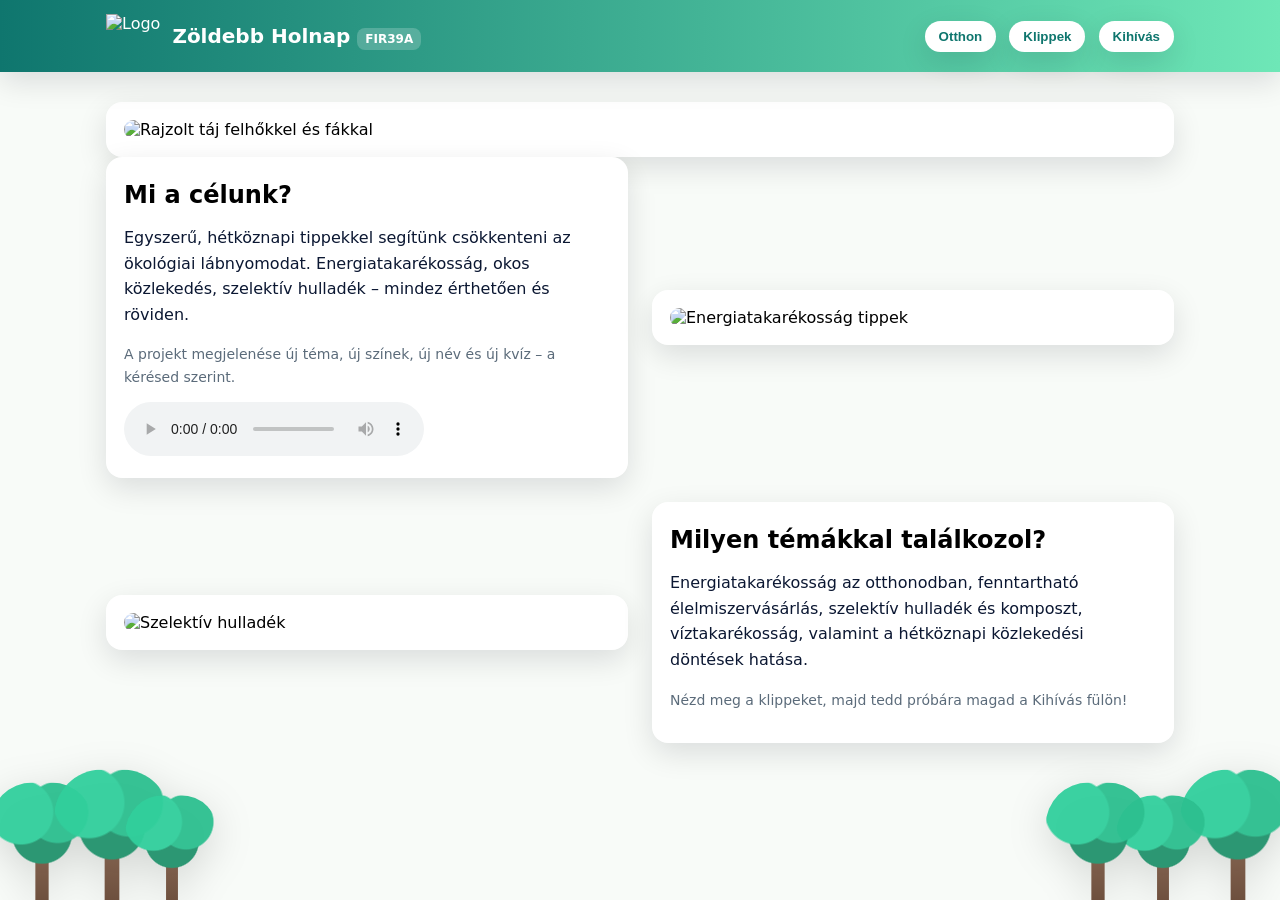
==== index.html @ bc2c3e6f "Add files via upload" ====
<!DOCTYPE html>
<html lang="hu">
<head>
  <meta charset="UTF-8">
  <meta name="viewport" content="width=device-width, initial-scale=1.0">
  <meta name="generator-id" content="FIR39A">
  <title>Otthon – Zöldebb Holnap</title>
  <link rel="stylesheet" href="index.css">
</head>
<body>

<!-- Háttér dekor (mozgó fák) -->
<div class="bg-decor left">
  <div class="tree t1" style="left:20px;">
    <div class="trunk"></div><div class="crown"></div>
  </div>
  <div class="tree t2" style="left:90px;">
    <div class="trunk"></div><div class="crown"></div>
  </div>
  <div class="tree t3" style="left:150px;">
    <div class="trunk"></div><div class="crown"></div>
  </div>
</div>

<div class="bg-decor right">
  <div class="tree t2" style="right:20px;">
    <div class="trunk"></div><div class="crown"></div>
  </div>
  <div class="tree t3" style="right:95px;">
    <div class="trunk"></div><div class="crown"></div>
  </div>
  <div class="tree t1" style="right:160px;">
    <div class="trunk"></div><div class="crown"></div>
  </div>
</div>
<!-- /Háttér dekor -->

<header>
  <div class="nav">
    <div class="logo">
      <img src="images/hero.svg" alt="Logo">
      <h1>Zöldebb Holnap <span class="badge">FIR39A</span></h1>
    </div>
    <nav>
      <a href="index.html"><button class="btn">Otthon</button></a>
      <a href="videos.html"><button class="btn">Klippek</button></a>
      <a href="quiz.html"><button class="btn">Kihívás</button></a>
    </nav>
  </div>
</header>

<main class="container">
  <div class="card">
    <img src="images/landscape.svg" alt="Rajzolt táj felhőkkel és fákkal">
  </div>
  <div class="grid">
    <div class="card">
      <h2>Mi a célunk?</h2>
      <p>Egyszerű, hétköznapi tippekkel segítünk csökkenteni az ökológiai lábnyomodat. Energiatakarékosság,
      okos közlekedés, szelektív hulladék – mindez érthetően és röviden.</p>
      <p class="small">A projekt megjelenése új téma, új színek, új név és új kvíz – a kérésed szerint.</p>
      <audio id="natureAudio" src="music/nature.wav" controls></audio>
    </div>
    <div class="card">
      <img src="images/energy.svg" alt="Energiatakarékosság tippek">
    </div>

    <div class="card">
      <img src="images/waste.svg" alt="Szelektív hulladék">
    </div>
    <div class="card">
      <h2>Milyen témákkal találkozol?</h2>
      <p>Energiatakarékosság az otthonodban, fenntartható élelmiszervásárlás, szelektív hulladék és komposzt,
      víztakarékosság, valamint a hétköznapi közlekedési döntések hatása.</p>
      <p class="small">Nézd meg a klippeket, majd tedd próbára magad a Kihívás fülön!</p>
    </div>
  </div>
</main>
<script src="index.js"></script>
</body>
</html>
---- index.css ----
*{box-sizing:border-box}
:root{
  --bg:#f8fbf8;
  --card:#ffffff;
  --accent1:#0f766e;
  --accent2:#2dd4bf;
  --text:#0b1732;
  --muted:#5b6b7a;
  --shadow:0 10px 30px rgba(2,6,23,.12);
}
html,body{margin:0;padding:0;font-family:Inter,system-ui,Segoe UI,Roboto,Arial,sans-serif;background:var(--bg)}
header{background:linear-gradient(90deg,var(--accent1),#6ee7b7);color:#fff;position:sticky;top:0;z-index:10;box-shadow:var(--shadow)}
.nav{max-width:1100px;margin:0 auto;display:flex;align-items:center;justify-content:space-between;padding:14px 16px}
.logo{display:flex;align-items:center;gap:12px}
.logo img{height:44px}
.logo h1{font-size:20px;margin:0}
.badge{font-size:12px;background:rgba(255,255,255,.2);padding:4px 8px;border-radius:8px}
nav .btn{appearance:none;border:none;border-radius:20px;padding:8px 14px;background:#fff;color:var(--accent1);font-weight:700;margin-left:8px;cursor:pointer;box-shadow:var(--shadow);transition:transform .05s ease}
nav .btn:active{transform:scale(0.98)}
.container{max-width:1100px;margin:30px auto;padding:0 16px;position:relative;z-index:1}
.grid{display:grid;grid-template-columns:1fr 1fr;gap:24px;align-items:center}
.card{background:var(--card);border-radius:16px;padding:18px;box-shadow:var(--shadow)}
.card img{max-width:100%;border-radius:12px;display:block}
h2{margin:6px 0 10px 0}
p{color:var(--text);line-height:1.6}
.small{color:var(--muted);font-size:14px}

/* Kvíz */
.quiz-wrap{display:flex;justify-content:center}
.quiz{width:600px;max-width:100%;display:flex;flex-direction:column;gap:14px}
.q{background:#fff;border-radius:14px;padding:14px;box-shadow:var(--shadow)}
.q h4{margin:6px 0 10px 0}
.actions{display:flex;justify-content:center;margin-top:10px}
.primary{background:var(--accent1);color:#fff;border:none;border-radius:16px;padding:10px 18px;cursor:pointer;box-shadow:var(--shadow)}
.center{text-align:center}
.badge-id{font-weight:700;background:#fff;color:var(--accent1);padding:2px 8px;border-radius:10px;margin-left:8px}

@media (max-width:900px){ .grid{grid-template-columns:1fr;} }

/* Konfetti + szomorú modal (kvízhez) */
.confetti{position:fixed;top:-10px;width:10px;height:14px;opacity:.9;border-radius:2px;animation:fall linear forwards}
@keyframes fall{to{transform:translate3d(var(--x,0),110vh,0) rotate(720deg);opacity:1}}
.overlay{position:fixed;inset:0;background:rgba(0,0,0,.5);display:flex;align-items:center;justify-content:center;z-index:50}
.modal{background:#fff;border-radius:16px;box-shadow:var(--shadow);padding:24px;text-align:center;max-width:360px}
.modal .face{font-size:64px;margin-bottom:8px}
.close-btn{margin-top:10px}

/* === Mozgó háttérfák (bal/jobb oldal) === */
.bg-decor{
  position:fixed;
  bottom:-4px;
  width:260px;
  height:45vh;
  pointer-events:none;   /* ne legyen kattintható */
  z-index:0;             /* a tartalom alatt marad */
  filter: drop-shadow(0 10px 20px rgba(0,0,0,.15));
}
.bg-decor.left{left:-20px}
.bg-decor.right{right:-20px}

.tree{
  position:absolute;
  bottom:0;
  width:84px; height:150px;
  transform-origin:50% 100%;
  animation: sway 6s ease-in-out infinite, bob 8s ease-in-out infinite alternate;
  opacity:.95;
}
.tree .trunk{
  position:absolute; bottom:0; left:50%; transform:translateX(-50%);
  width:14px; height:50px; border-radius:4px;
  background:linear-gradient(#7b5a46,#654532);
}
.tree .crown{
  position:absolute; bottom:38px; left:50%; transform:translateX(-50%);
  width:110px; height:90px; border-radius:70px;
  background:
    radial-gradient(circle at 30% 35%, #2bd19b 0 34%, transparent 36%),
    radial-gradient(circle at 65% 35%, #26c18e 0 34%, transparent 36%),
    radial-gradient(circle at 50% 60%, #1e946c 0 40%, transparent 42%);
  filter:saturate(0.95);
}

/* különböző méretek/ütemezések */
.t1{ transform:translateY(0) scale(0.95); animation-duration: 7s, 9s; }
.t2{ transform:translateY(0) scale(1.05); animation-duration: 6.5s, 8s; }
.t3{ transform:translateY(0) scale(0.85); animation-duration: 7.5s, 10s; }

@keyframes sway{
  0%,100%{ transform: translateY(0) rotate(-2.2deg) }
  50%    { transform: translateY(0) rotate( 2.2deg) }
}
@keyframes bob{
  0%  { transform: translateY(-2px) }
  100%{ transform: translateY(2px) }
}
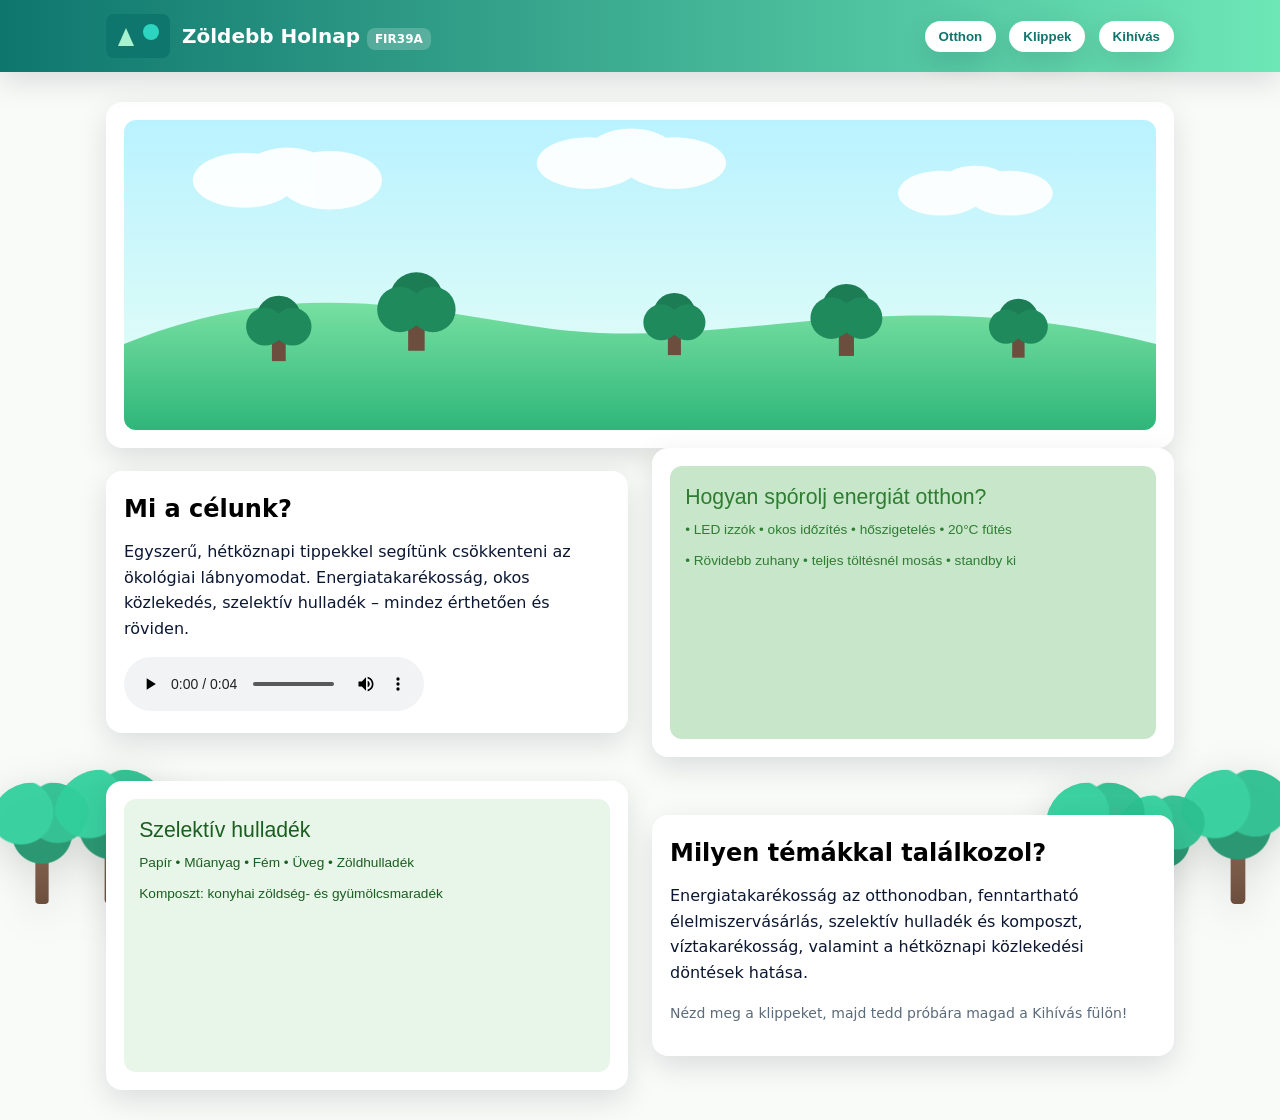
==== commit 36ca4d24: "index.html" ====
--- a/index.html
+++ b/index.html
@@ -58,7 +58,6 @@
       <h2>Mi a célunk?</h2>
       <p>Egyszerű, hétköznapi tippekkel segítünk csökkenteni az ökológiai lábnyomodat. Energiatakarékosság,
       okos közlekedés, szelektív hulladék – mindez érthetően és röviden.</p>
-      <p class="small">A projekt megjelenése új téma, új színek, új név és új kvíz – a kérésed szerint.</p>
       <audio id="natureAudio" src="music/nature.wav" controls></audio>
     </div>
     <div class="card">
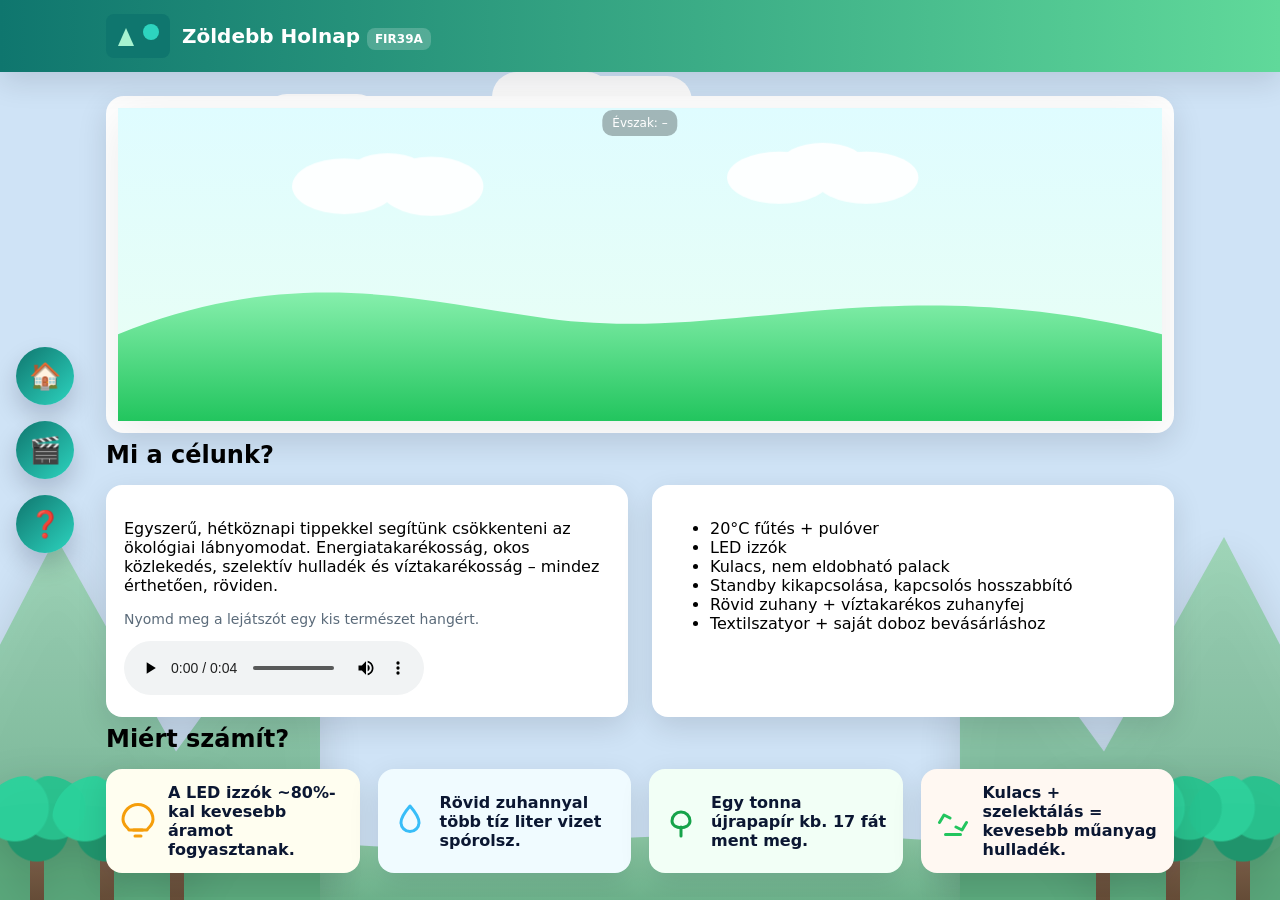
==== commit 2a1c5b9e: "index.html" ====
--- a/index.html
+++ b/index.html
@@ -1,39 +1,73 @@
+
 <!DOCTYPE html>
 <html lang="hu">
 <head>
+<!-- BAL OLDALI IKONOS MENÜ -->
+<aside class="side-nav">
+
+  <a href="index.html"  class="nav-btn" title="Otthon">🏠<span>Otthon</span></a>
+  <a href="videos.html" class="nav-btn" title="Klippek">🎬<span>Klippek</span></a>
+  <a href="quiz.html"   class="nav-btn" title="Kihívás">❓<span>Kihívás</span></a>
+</aside>
   <meta charset="UTF-8">
   <meta name="viewport" content="width=device-width, initial-scale=1.0">
-  <meta name="generator-id" content="FIR39A">
   <title>Otthon – Zöldebb Holnap</title>
   <link rel="stylesheet" href="index.css">
 </head>
 <body>
-
-<!-- Háttér dekor (mozgó fák) -->
-<div class="bg-decor left">
-  <div class="tree t1" style="left:20px;">
-    <div class="trunk"></div><div class="crown"></div>
-  </div>
-  <div class="tree t2" style="left:90px;">
-    <div class="trunk"></div><div class="crown"></div>
-  </div>
-  <div class="tree t3" style="left:150px;">
-    <div class="trunk"></div><div class="crown"></div>
-  </div>
+<div class="mountain-band">
+<svg viewBox="0 0 1200 300" xmlns="http://www.w3.org/2000/svg" preserveAspectRatio="none">
+  <defs>
+    <linearGradient id="bandG" x1="0" x2="0" y1="0" y2="1">
+      <stop offset="0%" style="stop-color:var(--mntLight)"/>
+      <stop offset="100%" style="stop-color:var(--mntDark)"/>
+    </linearGradient>
+  </defs>
+  <path d="M0 220 C 150 180, 300 250, 480 230 S 820 210, 1000 240 S 1200 230, 1200 230 L 1200 320 L 0 320 Z" fill="url(#bandG)" opacity=".95"/>
+</svg>
+</div>
+<div class="mountains left">
+<svg viewBox="0 0 300 300" xmlns="http://www.w3.org/2000/svg" preserveAspectRatio="none">
+  <defs>
+    <linearGradient id="mntG1" x1="0" x2="0" y1="0" y2="1">
+      <stop offset="0%" style="stop-color:var(--mntLight)"/>
+      <stop offset="100%" style="stop-color:var(--mntDark)"/>
+    </linearGradient>
+  </defs>
+  <path d="M-20 220 L80 80 L180 210 L260 130 L340 230 L340 320 L-20 320 Z" fill="url(#mntG1)" opacity=".8"/>
+  <path d="M-20 260 C60 220, 140 260, 240 240 S340 270, 340 320 L-20 320 Z" fill="var(--mntDark)" opacity=".92"/>
+</svg>
+</div>
+<div class="mountains right">
+<svg viewBox="0 0 300 300" xmlns="http://www.w3.org/2000/svg" preserveAspectRatio="none">
+  <defs>
+    <linearGradient id="mntG1" x1="0" x2="0" y1="0" y2="1">
+      <stop offset="0%" style="stop-color:var(--mntLight)"/>
+      <stop offset="100%" style="stop-color:var(--mntDark)"/>
+    </linearGradient>
+  </defs>
+  <path d="M-20 220 L80 80 L180 210 L260 130 L340 230 L340 320 L-20 320 Z" fill="url(#mntG1)" opacity=".8"/>
+  <path d="M-20 260 C60 220, 140 260, 240 240 S340 270, 340 320 L-20 320 Z" fill="var(--mntDark)" opacity=".92"/>
+</svg>
 </div>
 
+
+
+
+
+<div class="clouds">
+  <div class="cloud c1"></div><div class="cloud c2"></div><div class="cloud c3"></div>
+</div>
+<div class="bg-decor left">
+  <div class="tree" style="left:15px;"><div class="trunk"></div><div class="crown"></div></div>
+  <div class="tree" style="left:85px;"><div class="trunk"></div><div class="crown"></div></div>
+  <div class="tree" style="left:155px;"><div class="trunk"></div><div class="crown"></div></div>
+</div>
 <div class="bg-decor right">
-  <div class="tree t2" style="right:20px;">
-    <div class="trunk"></div><div class="crown"></div>
-  </div>
-  <div class="tree t3" style="right:95px;">
-    <div class="trunk"></div><div class="crown"></div>
-  </div>
-  <div class="tree t1" style="right:160px;">
-    <div class="trunk"></div><div class="crown"></div>
-  </div>
+  <div class="tree" style="right:15px;"><div class="trunk"></div><div class="crown"></div></div>
+  <div class="tree" style="right:85px;"><div class="trunk"></div><div class="crown"></div></div>
+  <div class="tree" style="right:155px;"><div class="trunk"></div><div class="crown"></div></div>
 </div>
-<!-- /Háttér dekor -->
 
 <header>
   <div class="nav">
@@ -50,31 +84,53 @@
 </header>
 
 <main class="container">
-  <div class="card">
-    <img src="images/landscape.svg" alt="Rajzolt táj felhőkkel és fákkal">
+  <div class="card hero" style="position:relative">
+    <div id="seasonBadge">Évszak: –</div>
+    <svg viewBox="0 0 1200 360" xmlns="http://www.w3.org/2000/svg">
+      <defs>
+        <linearGradient id="sky" x1="0" x2="0" y1="0" y2="1"><stop offset="0%" style="stop-color:var(--skyTop)"/><stop offset="100%" style="stop-color:var(--skyBottom)"/></linearGradient>
+        <linearGradient id="hill" x1="0" x2="0" y1="0" y2="1"><stop offset="0%" style="stop-color:var(--hillTop)"/><stop offset="100%" style="stop-color:var(--hillBottom)"/></linearGradient>
+      </defs>
+      <rect width="1200" height="360" fill="url(#sky)"/>
+      <g fill="#ffffff" opacity="0.92">
+        <g transform="translate(260,90)"><ellipse cx="0" cy="0" rx="60" ry="32"/><ellipse cx="50" cy="-10" rx="50" ry="28"/><ellipse cx="100" cy="0" rx="60" ry="34"/></g>
+        <g transform="translate(760,80)"><ellipse cx="0" cy="0" rx="60" ry="30"/><ellipse cx="50" cy="-14" rx="50" ry="26"/><ellipse cx="100" cy="0" rx="60" ry="30"/></g>
+      </g>
+      <path d="M0,260 C200,180 340,220 480,240 C700,275 880,180 1200,260 L1200,360 L0,360 Z" fill="url(#hill)"/>
+    </svg>
   </div>
+
+  <h2 class="section-title">Mi a célunk?</h2>
+  
   <div class="grid">
     <div class="card">
-      <h2>Mi a célunk?</h2>
       <p>Egyszerű, hétköznapi tippekkel segítünk csökkenteni az ökológiai lábnyomodat. Energiatakarékosság,
-      okos közlekedés, szelektív hulladék – mindez érthetően és röviden.</p>
-      <audio id="natureAudio" src="music/nature.wav" controls></audio>
+      okos közlekedés, szelektív hulladék és víztakarékosság – mindez érthetően, röviden.</p>
+      <p class="small">Nyomd meg a lejátszót egy kis természet hangért.</p>
+      <audio src="music/nature.wav" controls preload="auto"></audio>
     </div>
     <div class="card">
-      <img src="images/energy.svg" alt="Energiatakarékosság tippek">
-    </div>
+      <ul>
+  <li>20°C fűtés + pulóver</li>
+  <li>LED izzók</li>
+  <li>Kulacs, nem eldobható palack</li>
+  <li>Standby kikapcsolása, kapcsolós hosszabbító</li>
+  <li>Rövid zuhany + víztakarékos zuhanyfej</li>
+  <li>Textilszatyor + saját doboz bevásárláshoz</li>
+</ul>
 
-    <div class="card">
-      <img src="images/waste.svg" alt="Szelektív hulladék">
-    </div>
-    <div class="card">
-      <h2>Milyen témákkal találkozol?</h2>
-      <p>Energiatakarékosság az otthonodban, fenntartható élelmiszervásárlás, szelektív hulladék és komposzt,
-      víztakarékosság, valamint a hétköznapi közlekedési döntések hatása.</p>
-      <p class="small">Nézd meg a klippeket, majd tedd próbára magad a Kihívás fülön!</p>
     </div>
   </div>
+
+  <h2 class="section-title">Miért számít?</h2>
+  <div class="info-grid">
+    <div class="info energy"><svg viewBox="0 0 24 24" fill="none" stroke="#f59e0b" stroke-width="2" stroke-linecap="round" stroke-linejoin="round"><path d="M9 18h6M10 22h4"/><path d="M2 11a10 10 0 1 1 20 0c0 4-3 5-4 7H6c-1-2-4-3-4-7z"/></svg><div class="txt">A LED izzók ~80%-kal kevesebb áramot fogyasztanak.</div></div>
+    <div class="info water"><svg viewBox="0 0 24 24" fill="none" stroke="#38bdf8" stroke-width="2" stroke-linecap="round" stroke-linejoin="round"><path d="M12 2s6 7 6 11a6 6 0 1 1-12 0c0-4 6-11 6-11z"/></svg><div class="txt">Rövid zuhannyal több tíz liter vizet spórolsz.</div></div>
+    <div class="info trees"><svg viewBox="0 0 24 24" fill="none" stroke="#16a34a" stroke-width="2" stroke-linecap="round" stroke-linejoin="round"><path d="M12 22v-6"/><path d="M6 12a6 6 0 1 1 12 0c0 6-12 6-12 0z"/></svg><div class="txt">Egy tonna újrapapír kb. 17 fát ment meg.</div></div>
+    <div class="info waste"><svg viewBox="0 0 24 24" fill="none" stroke="#22c55e" stroke-width="2" stroke-linecap="round" stroke-linejoin="round"><path d="M3 13l3-5 4 2M21 13l-3 5-4-2M7 21h10"/></svg><div class="txt">Kulacs + szelektálás = kevesebb műanyag hulladék.</div></div>
+  </div>
 </main>
+
 <script src="index.js"></script>
 </body>
 </html>
--- a/index.css
+++ b/index.css
@@ -1,96 +1,252 @@
 *{box-sizing:border-box}
 :root{
-  --bg:#f8fbf8;
-  --card:#ffffff;
-  --accent1:#0f766e;
-  --accent2:#2dd4bf;
-  --text:#0b1732;
-  --muted:#5b6b7a;
-  --shadow:0 10px 30px rgba(2,6,23,.12);
-}
-html,body{margin:0;padding:0;font-family:Inter,system-ui,Segoe UI,Roboto,Arial,sans-serif;background:var(--bg)}
-header{background:linear-gradient(90deg,var(--accent1),#6ee7b7);color:#fff;position:sticky;top:0;z-index:10;box-shadow:var(--shadow)}
+  --bg:#cfe3f6; --card:#ffffff; --accent1:#0f766e; --accent2:#2dd4bf;
+  --text:#0b1732; --muted:#5b6b7a; --shadow:0 10px 30px rgba(2,6,23,.12);
+}
+html,body{margin:0;padding:0;font-family:Inter,system-ui,Segoe UI,Roboto,Arial,sans-serif;background:var(--bg);overflow-x:hidden}
+header{background:linear-gradient(90deg,#0f766e,#60d99a);color:#fff;position:sticky;top:0;z-index:20;box-shadow:var(--shadow)}
 .nav{max-width:1100px;margin:0 auto;display:flex;align-items:center;justify-content:space-between;padding:14px 16px}
 .logo{display:flex;align-items:center;gap:12px}
 .logo img{height:44px}
 .logo h1{font-size:20px;margin:0}
 .badge{font-size:12px;background:rgba(255,255,255,.2);padding:4px 8px;border-radius:8px}
-nav .btn{appearance:none;border:none;border-radius:20px;padding:8px 14px;background:#fff;color:var(--accent1);font-weight:700;margin-left:8px;cursor:pointer;box-shadow:var(--shadow);transition:transform .05s ease}
-nav .btn:active{transform:scale(0.98)}
-.container{max-width:1100px;margin:30px auto;padding:0 16px;position:relative;z-index:1}
-.grid{display:grid;grid-template-columns:1fr 1fr;gap:24px;align-items:center}
-.card{background:var(--card);border-radius:16px;padding:18px;box-shadow:var(--shadow)}
-.card img{max-width:100%;border-radius:12px;display:block}
-h2{margin:6px 0 10px 0}
-p{color:var(--text);line-height:1.6}
+nav .btn{appearance:none;border:none;border-radius:20px;padding:8px 14px;background:#fff;color:#0f766e;font-weight:700;margin-left:8px;cursor:pointer;box-shadow:var(--shadow)}
+nav .btn:hover{transform:translateY(-1px)}
+.container{max-width:1100px;margin:24px auto;padding:0 16px;position:relative;z-index:1}
+.grid{display:grid;grid-template-columns:1fr 1fr;gap:24px;align-items:stretch}
+.card{background:var(--card);border-radius:16px;padding:18px;box-shadow:var(--shadow);position:relative;overflow:hidden}
+.card img{max-width:100%;display:block}
+.section-title{margin:8px 0 16px 0;font-weight:800}
 .small{color:var(--muted);font-size:14px}
 
-/* Kvíz */
-.quiz-wrap{display:flex;justify-content:center}
-.quiz{width:600px;max-width:100%;display:flex;flex-direction:column;gap:14px}
-.q{background:#fff;border-radius:14px;padding:14px;box-shadow:var(--shadow)}
-.q h4{margin:6px 0 10px 0}
-.actions{display:flex;justify-content:center;margin-top:10px}
-.primary{background:var(--accent1);color:#fff;border:none;border-radius:16px;padding:10px 18px;cursor:pointer;box-shadow:var(--shadow)}
-.center{text-align:center}
-.badge-id{font-weight:700;background:#fff;color:var(--accent1);padding:2px 8px;border-radius:10px;margin-left:8px}
-
-@media (max-width:900px){ .grid{grid-template-columns:1fr;} }
-
-/* Konfetti + szomorú modal (kvízhez) */
-.confetti{position:fixed;top:-10px;width:10px;height:14px;opacity:.9;border-radius:2px;animation:fall linear forwards}
-@keyframes fall{to{transform:translate3d(var(--x,0),110vh,0) rotate(720deg);opacity:1}}
-.overlay{position:fixed;inset:0;background:rgba(0,0,0,.5);display:flex;align-items:center;justify-content:center;z-index:50}
-.modal{background:#fff;border-radius:16px;box-shadow:var(--shadow);padding:24px;text-align:center;max-width:360px}
-.modal .face{font-size:64px;margin-bottom:8px}
-.close-btn{margin-top:10px}
-
-/* === Mozgó háttérfák (bal/jobb oldal) === */
-.bg-decor{
-  position:fixed;
-  bottom:-4px;
-  width:260px;
-  height:45vh;
-  pointer-events:none;   /* ne legyen kattintható */
-  z-index:0;             /* a tartalom alatt marad */
-  filter: drop-shadow(0 10px 20px rgba(0,0,0,.15));
-}
-.bg-decor.left{left:-20px}
-.bg-decor.right{right:-20px}
-
-.tree{
-  position:absolute;
-  bottom:0;
-  width:84px; height:150px;
-  transform-origin:50% 100%;
-  animation: sway 6s ease-in-out infinite, bob 8s ease-in-out infinite alternate;
-  opacity:.95;
-}
-.tree .trunk{
-  position:absolute; bottom:0; left:50%; transform:translateX(-50%);
-  width:14px; height:50px; border-radius:4px;
-  background:linear-gradient(#7b5a46,#654532);
-}
+/* Clouds under header */
+.clouds{position:fixed;top:72px;left:0;width:100vw;height:120px;pointer-events:none;z-index:0}
+.cloud{position:absolute;top:14px;left:40vw;width:160px;height:60px;background:#fff;border-radius:30px;box-shadow:0 10px 20px rgba(0,0,0,.08) inset;animation:drift 38s linear infinite}
+.cloud::before,.cloud::after{content:"";position:absolute;background:inherit;border-radius:inherit;filter:brightness(1.03)}
+.cloud::before{width:120px;height:50px;left:-20px;top:-14px}
+.cloud::after{width:120px;height:50px;right:-20px;top:-10px}
+.cloud.c2{top:36px;left:22vw;width:120px;height:48px;animation-duration:30s}
+.cloud.c3{top:56px;left:64vw;width:200px;height:70px;animation-duration:46s}
+@keyframes drift{0%{transform:translateX(0)}100%{transform:translateX(120vw)}}
+
+/* Landscape hero */
+.hero{background:#fff;border-radius:18px;box-shadow:var(--shadow);padding:12px}
+.hero svg{width:100%;height:auto;display:block;filter:drop-shadow(0 10px 24px rgba(0,0,0,.08))}
+#seasonBadge{position:absolute;top:14px;left:50%;transform:translateX(-50%);background:rgba(0,0,0,.28);color:#fff;padding:6px 10px;border-radius:10px;font-size:12px;z-index:3}
+
+/* Info cards */
+.info-grid{display:grid;grid-template-columns:repeat(auto-fit,minmax(220px,1fr));gap:18px}
+.info{display:flex;align-items:center;gap:12px;padding:14px;border-radius:16px;background:#f8fffe;box-shadow:var(--shadow);transition:transform .15s ease, box-shadow .15s ease}
+.info:hover{transform:translateY(-3px);box-shadow:0 16px 34px rgba(0,0,0,.16)}
+.info svg{width:36px;height:36px;flex:0 0 auto}
+.info .txt{font-weight:600;color:#0b1732}
+.info.energy{background:#fffef0}
+.info.water{background:#f0fbff}
+.info.trees{background:#f2fff6}
+.info.waste{background:#fff8f2}
+
+/* background forest */
+.bg-decor{position:fixed;bottom:-4px;width:320px;height:45vh;pointer-events:none;z-index:0;filter:drop-shadow(0 10px 20px rgba(0,0,0,.15))}
+.bg-decor.left{left:-20px}.bg-decor.right{right:-20px}
+.tree{position:absolute;bottom:0;width:84px;height:150px;transform-origin:50% 100%;animation:sway 6s ease-in-out infinite,bob 8s ease-in-out infinite alternate;opacity:.95}
+.tree .trunk{position:absolute;bottom:0;left:50%;transform:translateX(-50%);width:14px;height:50px;border-radius:4px;background:linear-gradient(#7b5a46,#654532)}
+.tree .crown{position:absolute;bottom:38px;left:50%;transform:translateX(-50%);width:110px;height:90px;border-radius:70px;background:
+  radial-gradient(circle at 30% 35%, #2bd19b 0 34%, transparent 36%),
+  radial-gradient(circle at 65% 35%, #26c18e 0 34%, transparent 36%),
+  radial-gradient(circle at 50% 60%, #1e946c 0 40%, transparent 42%)}
+@keyframes sway{0%,100%{transform:translateY(0) rotate(-2.2deg)}50%{transform:translateY(0) rotate(2.2deg)}}
+@keyframes bob{0%{transform:translateY(-2px)}100%{transform:translateY(2px)}}
+
+/* Videos page tweaks */
+body.videos{--bg:#b9defe}
+/* Quiz side bins */
+.bin-stack{position:fixed;top:130px;bottom:20px;width:100px;display:flex;flex-direction:column;align-items:center;gap:18px;pointer-events:none;z-index:0}
+.bin-stack.left{left:12px}.bin-stack.right{right:12px}
+.bin{width:72px;height:104px;border-radius:10px;display:flex;align-items:center;justify-content:center;color:#fff;font-weight:800;letter-spacing:.4px;box-shadow:0 10px 20px rgba(0,0,0,.2)}
+.bin.paper{background:#1E3A8A}.bin.plastic{background:#CA8A04}.bin.glass{background:#166534}
+
+/* Seasonal themes via CSS variables */
+:root{
+  --skyTop:#dffcff; --skyBottom:#eafff3;
+  --hillTop:#86efac; --hillBottom:#22c55e;
+  --leaf1:#2bd19b; --leaf2:#26c18e; --leaf3:#1e946c;
+}
+
+body[data-season="spring"]{
+  --bg:#cfe9ff;
+  --skyTop:#e6faff; --skyBottom:#eafff3;
+  --hillTop:#9ef2b7; --hillBottom:#22c55e;
+  --leaf1:#34d399; --leaf2:#22c55e; --leaf3:#16a34a;
+}
+body[data-season="summer"]{
+  --bg:#c7e6ff;
+  --skyTop:#cfe9ff; --skyBottom:#e6fff8;
+  --hillTop:#22c55e; --hillBottom:#16a34a;
+  --leaf1:#16a34a; --leaf2:#0ea5a0; --leaf3:#0f766e;
+}
+body[data-season="autumn"]{
+  --bg:#ffe8c7;
+  --skyTop:#fff1d6; --skyBottom:#ffe6cc;
+  --hillTop:#facc15; --hillBottom:#a3a01f;
+  --leaf1:#f59e0b; --leaf2:#d97706; --leaf3:#92400e;
+}
+body[data-season="winter"]{
+  --bg:#e6f6ff;
+  --skyTop:#eefaff; --skyBottom:#f9feff;
+  --hillTop:#cddff7; --hillBottom:#9ec5ff;
+  --leaf1:#9ca3af; --leaf2:#94a3b8; --leaf3:#64748b;
+}
+
+/* Tree crown colors driven by variables */
 .tree .crown{
-  position:absolute; bottom:38px; left:50%; transform:translateX(-50%);
-  width:110px; height:90px; border-radius:70px;
   background:
-    radial-gradient(circle at 30% 35%, #2bd19b 0 34%, transparent 36%),
-    radial-gradient(circle at 65% 35%, #26c18e 0 34%, transparent 36%),
-    radial-gradient(circle at 50% 60%, #1e946c 0 40%, transparent 42%);
-  filter:saturate(0.95);
-}
-
-/* különböző méretek/ütemezések */
-.t1{ transform:translateY(0) scale(0.95); animation-duration: 7s, 9s; }
-.t2{ transform:translateY(0) scale(1.05); animation-duration: 6.5s, 8s; }
-.t3{ transform:translateY(0) scale(0.85); animation-duration: 7.5s, 10s; }
-
-@keyframes sway{
-  0%,100%{ transform: translateY(0) rotate(-2.2deg) }
-  50%    { transform: translateY(0) rotate( 2.2deg) }
-}
-@keyframes bob{
-  0%  { transform: translateY(-2px) }
-  100%{ transform: translateY(2px) }
-}
+    radial-gradient(circle at 30% 35%, var(--leaf1) 0 34%, transparent 36%),
+    radial-gradient(circle at 65% 35%, var(--leaf2) 0 34%, transparent 36%),
+    radial-gradient(circle at 50% 60%, var(--leaf3) 0 40%, transparent 42%);
+}
+
+/* Seasonal particles */
+.particle{position:fixed;top:-10px;left:0;width:8px;height:8px;border-radius:50%;pointer-events:none;z-index:2;opacity:.9;animation:fall linear forwards}
+@keyframes fall{to{transform:translate(var(--tx,0), calc(100vh + 20px)) rotate(720deg); opacity:0}}
+
+
+/* --- Matching questions --- */
+.match-wrap{margin-top:14px;background:#f8fbff;border:1px dashed #93c5fd;border-radius:14px;padding:12px}
+.match-cols{display:grid;grid-template-columns:1fr 1fr;gap:12px}
+.match-list{display:flex;flex-direction:column;gap:10px}
+.match-item,.match-target{padding:10px 12px;background:#ffffff;border:2px dashed #86b4ff;border-radius:10px;font-weight:700;box-shadow:0 6px 14px rgba(2,6,23,.06)}
+.match-item{cursor:grab}
+.match-item.dragging{opacity:.6}
+.match-target.filled{border-color:#34d399;background:#ecfdf5}
+.match-target.wrong{animation:shk .2s ease}
+@keyframes shk{0%,100%{transform:translateX(0)}50%{transform:translateX(6px)}}
+.match-hint{font-size:12px;color:#5b6b7a;margin:4px 0 0 2px}
+
+/* Seasonal mountain colors */
+:root{ --mntLight:#91d0a6; --mntDark:#5aa67a; }
+body[data-season="spring"]{ --mntLight:#9fe3b2; --mntDark:#56b47d; }
+body[data-season="summer"]{ --mntLight:#5fca9c; --mntDark:#289a6f; }
+body[data-season="autumn"]{ --mntLight:#e0b969; --mntDark:#b0852f; }
+body[data-season="winter"]{ --mntLight:#c9d7ee; --mntDark:#9bb7e6; }
+
+/* Side mountains */
+.mountains{position:fixed;bottom:0;width:360px;height:55vh;pointer-events:none;z-index:0;opacity:.96;filter:drop-shadow(0 12px 24px rgba(0,0,0,.18))}
+.mountains.left{left:-40px;transform:scaleX(1)}
+.mountains.right{right:-40px;transform:scaleX(-1)} /* mirror */
+.mountains svg{width:100%;height:100%}
+
+/* Full-width bottom mountain band */
+.mountain-band{position:fixed;left:0;right:0;bottom:0;height:26vh;pointer-events:none;z-index:0;opacity:.98}
+.mountain-band svg{width:100vw;height:100%;display:block}
+
+/* ===== Bal oldali lebegő ikonos menü ===== */
+header nav { display: none !important; } /* ha nem kell a felső menü, rejtsük el */
+
+.side-nav{
+  position: fixed;
+  left: 16px;
+  top: 50%;
+  transform: translateY(-50%);
+  display: flex;
+  flex-direction: column;
+  gap: 16px;
+  z-index: 50; /* a hegyek/fák fölé kerül, de a header alá is teheted, ha akarod */
+}
+
+.side-nav .nav-btn{
+  width: 58px;
+  height: 58px;
+  border-radius: 50%;
+  display: flex;
+  align-items: center;
+  justify-content: center;
+  background: linear-gradient(135deg, #0f766e, #2dd4bf);
+  color: #fff;
+  font-size: 26px;
+  text-decoration: none;
+  box-shadow: 0 12px 24px rgba(2,0,36,.18);
+  position: relative;
+  transition: transform .15s ease, box-shadow .15s ease, background .2s;
+}
+
+.side-nav .nav-btn:hover{
+  transform: scale(1.08);
+  box-shadow: 0 18px 34px rgba(2,0,36,.26);
+  background: linear-gradient(135deg, #22c55e, #16a34a);
+}
+
+/* buborék-címke az ikon mellett */
+.side-nav .nav-btn span{
+  display: none;
+  position: absolute;
+  left: 70px;
+  background: #fff;
+  color: #0f766e;
+  padding: 6px 10px;
+  border-radius: 8px;
+  box-shadow: 0 10px 26px rgba(2,6,23,.12);
+  font-weight: 700;
+  white-space: nowrap;
+}
+.side-nav .nav-btn:hover span{ display: block; }
+
+/* mobil: alul dokkol */
+@media (max-width: 720px){
+  .side-nav{
+    left: 0; right: 0; bottom: 12px; top: auto;
+    transform: none;
+    flex-direction: row;
+    justify-content: center;
+    background: rgba(255,255,255,.85);
+    backdrop-filter: blur(6px);
+    padding: 10px 14px;
+    border-radius: 28px;
+    box-shadow: 0 10px 26px rgba(2,6,23,.12);
+  }
+  .side-nav .nav-btn span{
+    left: 50%; transform: translateX(-50%);
+    bottom: 64px;
+  }
+}
+/* ======= MOBIL TUNING ======= */
+
+/* Videók: fix 16:9, ne lógjon ki */
+iframe {
+  width: 100%;
+  height: auto;
+  aspect-ratio: 16 / 9;
+  border: 0;
+}
+
+/* Alap elrendezés tömörítése */
+@media (max-width: 900px){
+  .grid{ grid-template-columns: 1fr; gap: 14px; }
+  .container{ padding: 0 12px; }
+  .hero{ padding: 8px; }
+  .hero svg{ height: 48vw; max-height: 340px; }
+  .card{ padding: 14px; }
+  .section-title{ font-size: 1.25rem; }
+}
+
+/* Díszletek finomítása, hogy ne takarjanak semmit */
+@media (max-width: 720px){
+  /* oldalsó hegyek + fák elrejtése */
+  .mountains, .bg-decor { display: none !important; }
+  .mountain-band { height: 18vh; opacity: .9; }
+
+  /* alsó dokkolt menü miatt ne takarjon tartalmat */
+  body { padding-bottom: 84px; }
+
+  /* kvíz gombok 100% szélesek */
+  .actions .primary, .actions .ghost { width: 100%; }
+
+  /* érintőbarátabb inputok */
+  .q label { display: block; padding: 8px 6px; }
+  .q input { transform: scale(1.2); margin-right: 8px; }
+}
+
+/* Drop-zónák tördelése mobilon */
+@media (max-width: 640px){
+  .binsRow{ flex-wrap: wrap; gap: 10px; }
+  .dropbin{ min-height: 90px; flex: 1 1 calc(50% - 10px); }
+}
